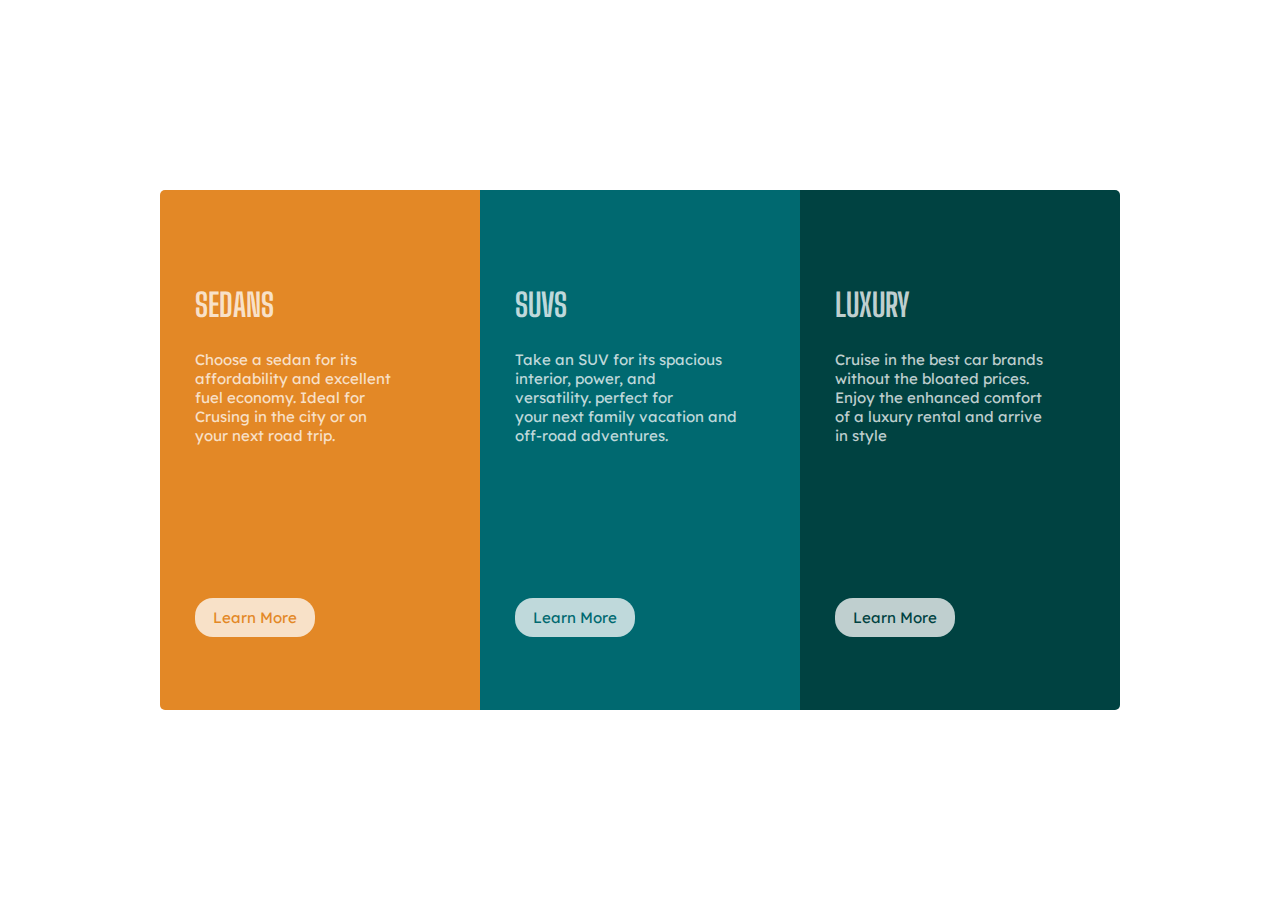
==== index.html @ e385e32b "Add files via upload" ====
<!DOCTYPE html>
<html lang="en">
<head>
    <meta charset="UTF-8">
    <meta http-equiv="X-UA-Compatible" content="IE=edge">
    <meta name="viewport" content="width=device-width, initial-scale=1.0">
    <title>Document</title>
    <link rel="stylesheet" href="flexbox.css">
    <link rel="preconnect" href="https://fonts.googleapis.com">
<link rel="preconnect" href="https://fonts.gstatic.com" crossorigin>
<link href="https://fonts.googleapis.com/css2?family=Big+Shoulders+Display:wght@700&display=swap" rel="stylesheet">
<link rel="preconnect" href="https://fonts.googleapis.com">
<link rel="preconnect" href="https://fonts.gstatic.com" crossorigin>
<link href="https://fonts.googleapis.com/css2?family=Big+Shoulders+Display:wght@700&family=Lexend+Deca&display=swap" rel="stylesheet">
</head>

<body>
    <div class="flex-box">
        <div class="flex-container1">
            <img src="images-20220614T080356Z-001/images/icon-sedans.svg" alt=""><br><br>
            <h2>SEDANS</h2>
            <p>Choose a sedan for its<br>affordability and excellent <br>
        fuel economy. Ideal for <br>Crusing in the city or on<br> 
        your next road trip.</p>
        <br><br><br><br>
        <button class="btn1">Learn More</button>
    </div>

        <div class="flex-container2">
            <img src="images-20220614T080356Z-001/images/icon-suvs.svg" alt=""><br><br>
            <h2>SUVS</h2>
            <p>Take an SUV for its spacious<br>interior, power, and<br>
        versatility. perfect for <br>your next family vacation and <br>off-road adventures.</p>
        <br><br><br><br>
        <button class="btn2">Learn More</button>
    </div>

        <div class="flex-container3">
            <img src="images-20220614T080356Z-001/images/icon-luxury.svg" alt=""><br><br>
            <h2>LUXURY</h2>
            <p>Cruise in the best car brands <br>without the bloated prices. <br>
        Enjoy the enhanced comfort <br>of a luxury rental and arrive 
        <br> in style</p>
        <br><br><br><br>
        <button class="btn3">Learn More</button>
    </div>
    </div>
    
</body>
</html>
---- flexbox.css ----
h2{
    font-family: 'Big Shoulders Display', cursive;
    font-weight: 700;
    font-size: xx-large;
}
p{
    font-family: 'Lexend Deca', sans-serif;
    font-weight: 400;
}
.flex-box{
    display: flex;
    align-items: center;
    background-color: transparent white;
    position: absolute;
    top: 50%;
    left: 50%;
    transform: translate(-50%, -50%);

}
.flex-container1{
    height: 450px;
    width: 250px;
    color: hsla(0, 0%, 100%, 0.75);
    background-color:hsl(31, 77%, 52%);
    font-size: 15px;
    margin-right: 0;
    padding: 35px;
    border-top-left-radius: 5px;
    border-bottom-left-radius: 5px;
}
.flex-container2{
    height: 450px;
    width: 250px;
    color: hsla(0, 0%, 100%, 0.75);
    background-color:hsl(184, 100%, 22%);
    font-size: 15px;
    margin-right: 0;
    padding: 35px;
}
.flex-container3{
    height: 450px;
    width: 250px;
    color: hsla(0, 0%, 100%, 0.75);
    background-color: hsl(179, 100%, 13%);
    font-size: 15px;
    margin-right: 0;
    padding: 35px;
    border-top-right-radius: 5px;
    border-bottom-right-radius: 5px;
}
.btn1{
    background: hsla(0, 0%, 100%, 0.75);
    border-radius: 18px;
    border-color: hsl(31, 77%, 52%);
    border: 0;
    padding: 10px 18px;
    margin-top: 70px;
    text-align: center;
    text-decoration: none;
    display: inline-block;
    transition: all 0.4s ease;
    color: hsl(31, 77%, 52%);
    font-family: 'Lexend Deca', sans-serif;
    font-weight: 400;
    font-size: 15px;
    
}
.btn1:hover{
   background: transparent;
   color: hsla(0, 0%, 100%, 0.75);
   border: 1px solid hsla(0, 0%, 100%, 0.75);
   cursor: pointer;
}
.btn2{
    background: hsla(0, 0%, 100%, 0.75);
    border-radius: 18px;
    border-color: hsl(184, 100%, 22%);
    border: 0;
    padding: 10px 18px;
    margin-top: 70px;
    text-align: center;
    text-decoration: none;
    display: inline-block;
    transition: all 0.4s ease;
    color: hsl(184, 100%, 22%);
    font-family: 'Lexend Deca', sans-serif;
    font-weight: 400;
    font-size: 15px;
    
}
.btn2:hover{
   background: transparent;
   color: hsla(0, 0%, 100%, 0.75);
   border: 1px solid hsla(0, 0%, 100%, 0.75);
   cursor: pointer;
}
.btn3{
    background: hsla(0, 0%, 100%, 0.75);
    border-radius: 18px;
    border-color: hsl(179, 100%, 13%);
    border: 0;
    padding: 10px 18px;
    margin-top: 70px;
    text-align: center;
    text-decoration: none;
    display: inline-block;
    transition: all 0.4s ease;
    color: hsl(179, 100%, 13%);
    font-family: 'Lexend Deca', sans-serif;
    font-weight: 400;
    font-size: 15px;
    
}
.btn3:hover{
   background: transparent;
   color: hsla(0, 0%, 100%, 0.75);
   border: 1px solid hsla(0, 0%, 100%, 0.75);
   cursor: pointer;
}
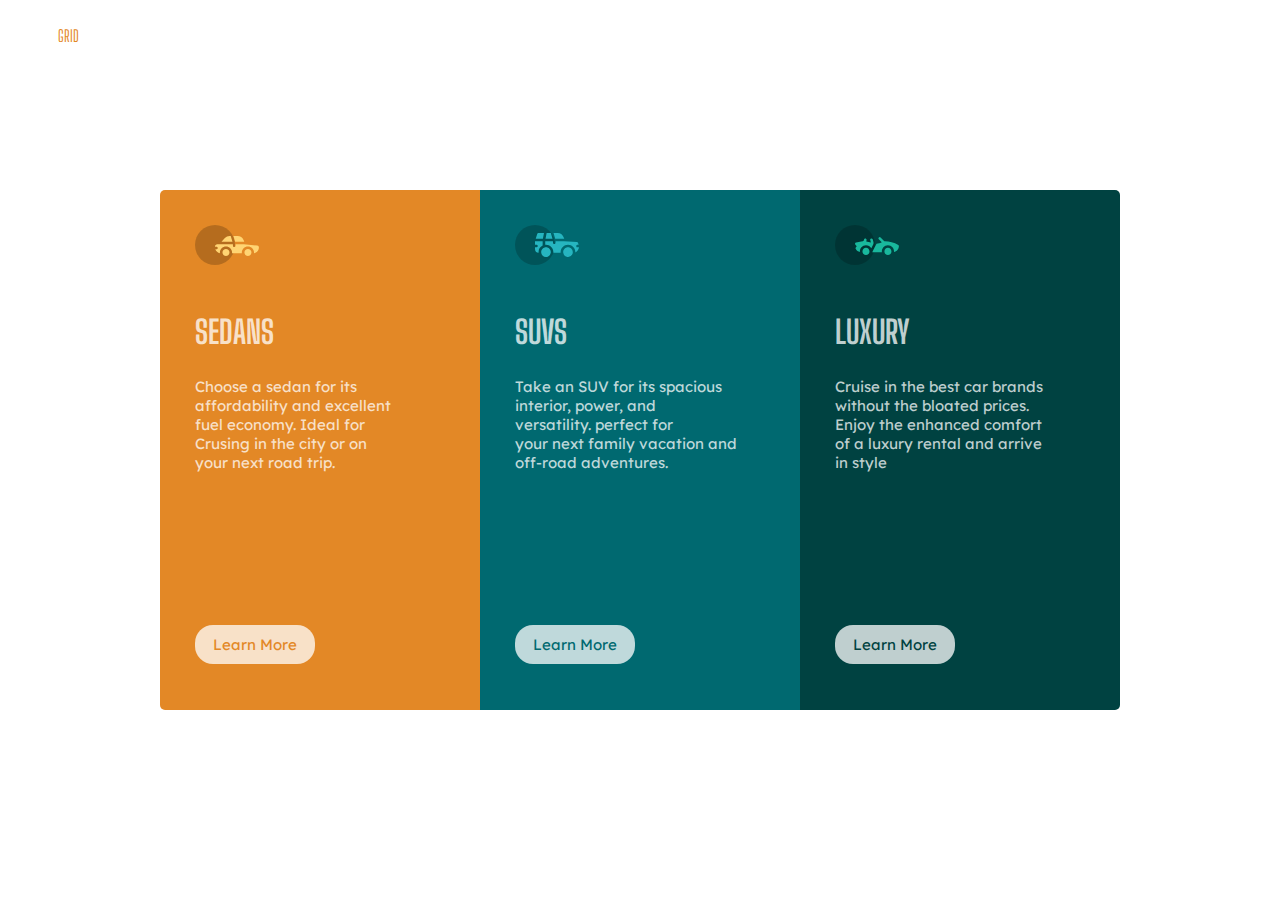
==== commit 05960302: "Add files via upload" ====
--- a/index.html
+++ b/index.html
@@ -4,7 +4,7 @@
     <meta charset="UTF-8">
     <meta http-equiv="X-UA-Compatible" content="IE=edge">
     <meta name="viewport" content="width=device-width, initial-scale=1.0">
-    <title>Document</title>
+    <title>FLEX-BOX</title>
     <link rel="stylesheet" href="flexbox.css">
     <link rel="preconnect" href="https://fonts.googleapis.com">
 <link rel="preconnect" href="https://fonts.gstatic.com" crossorigin>
@@ -12,8 +12,14 @@
 <link rel="preconnect" href="https://fonts.googleapis.com">
 <link rel="preconnect" href="https://fonts.gstatic.com" crossorigin>
 <link href="https://fonts.googleapis.com/css2?family=Big+Shoulders+Display:wght@700&family=Lexend+Deca&display=swap" rel="stylesheet">
+<div class="links">    
+    <nav>
+        <ul>
+            <li><a href="grid.html">GRID</a></li>
+        </ul>
+    </nav>
+</div>
 </head>
-
 <body>
     <div class="flex-box">
         <div class="flex-container1">
--- a/flexbox.css
+++ b/flexbox.css
@@ -7,6 +7,19 @@
     font-family: 'Lexend Deca', sans-serif;
     font-weight: 400;
 }
+nav ul li{
+    display: inline-block;
+    list-style: none;
+    margin: 10px;
+    font-family:'Big Shoulders Display', cursive;
+}
+nav ul li a{
+    text-decoration: none;
+    color: hsl(31, 77%, 52%);
+}
+nav ul li a:hover{
+    color: hsl(31, 77%, 52%);
+}
 .flex-box{
     display: flex;
     align-items: center;
@@ -15,7 +28,6 @@
     top: 50%;
     left: 50%;
     transform: translate(-50%, -50%);
-
 }
 .flex-container1{
     height: 450px;
@@ -117,3 +129,28 @@
    border: 1px solid hsla(0, 0%, 100%, 0.75);
    cursor: pointer;
 }
+/**for mobile devices**/
+@media screen and (max-width:420px){
+    .flex-box{
+        width: 100%;
+        padding: 150px 50px;
+        display: flex;
+        flex-direction: column;
+    }
+    .flex-container1{
+        margin-top: 120px;
+        border-top-left-radius: 0px;
+        border-bottom-left-radius: 0px;
+        width: 200px;
+    }
+    .flex-container3{
+        margin-top: 5px;
+        border-top-right-radius: 0px;
+        border-bottom-right-radius: 0px;
+        width: 200px;
+    }
+    .flex-container2{
+        margin-top: 5px;
+        width: 200px;
+    }
+}